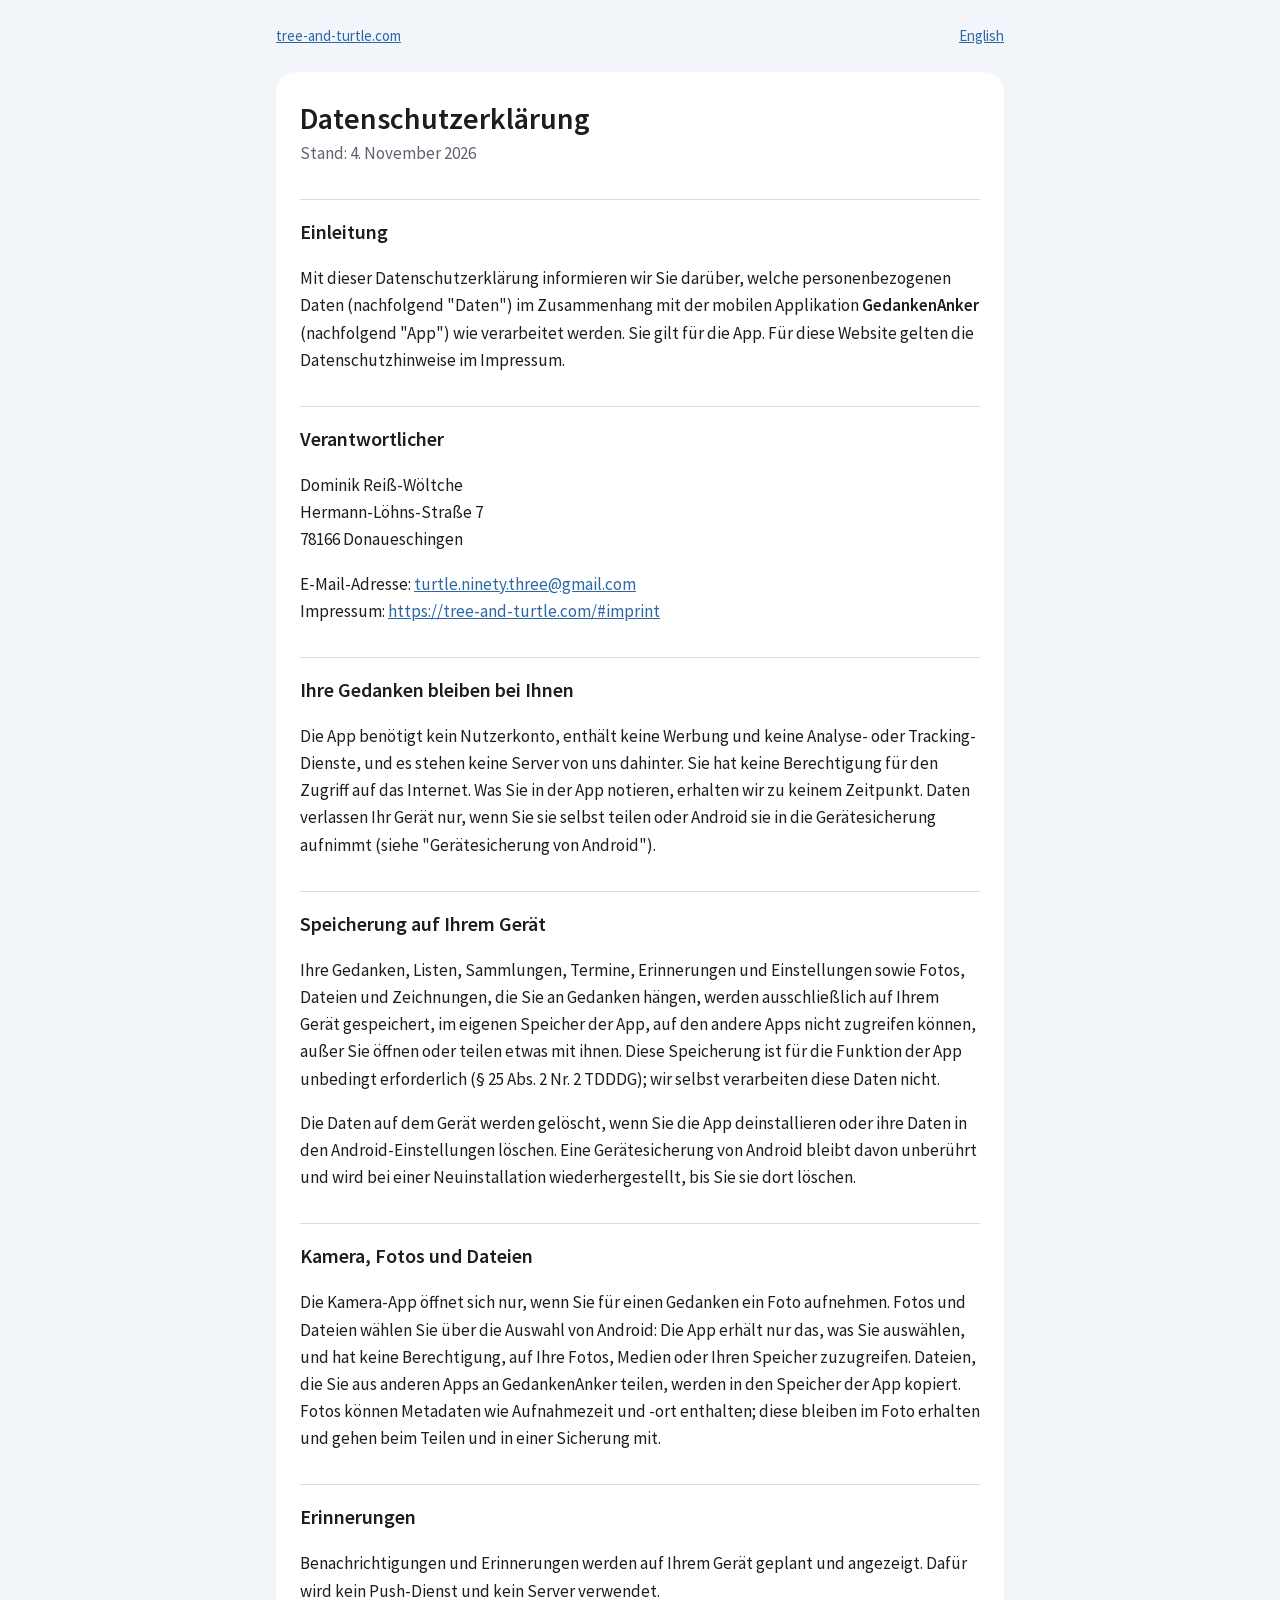
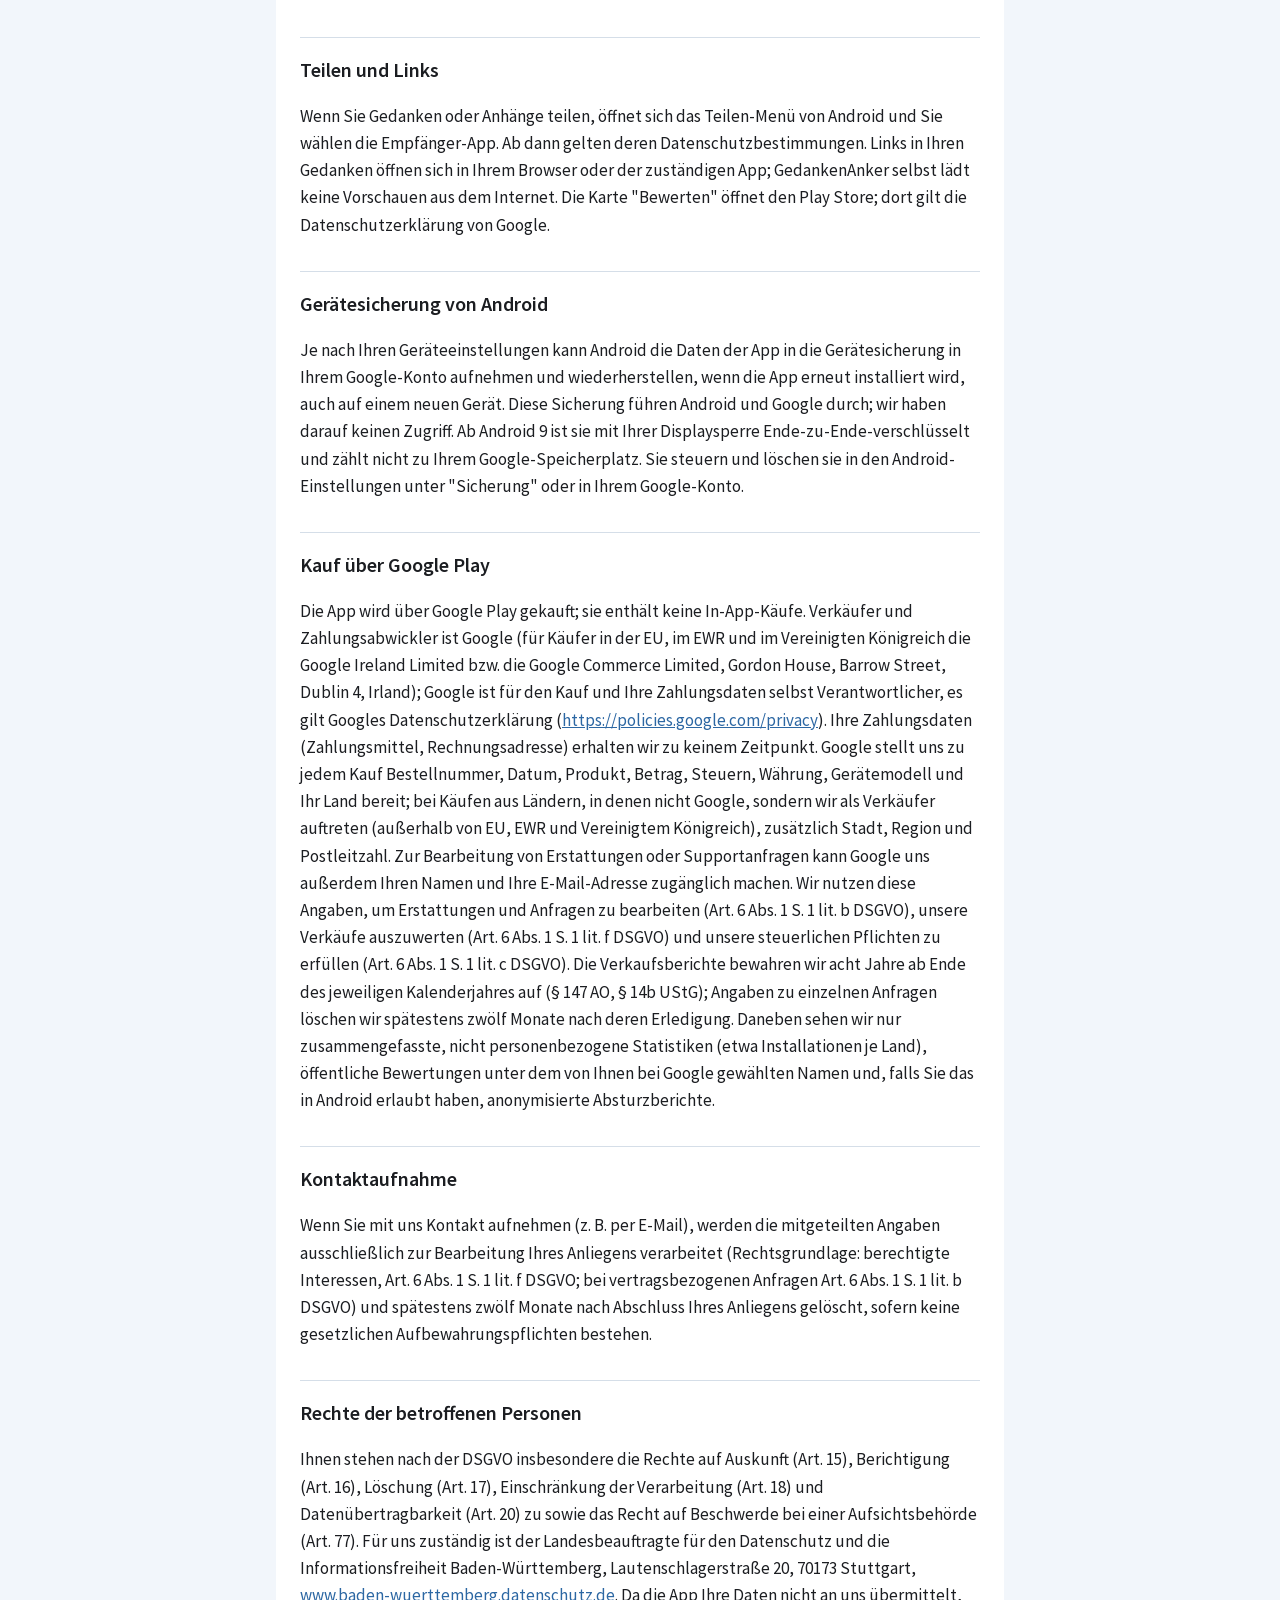
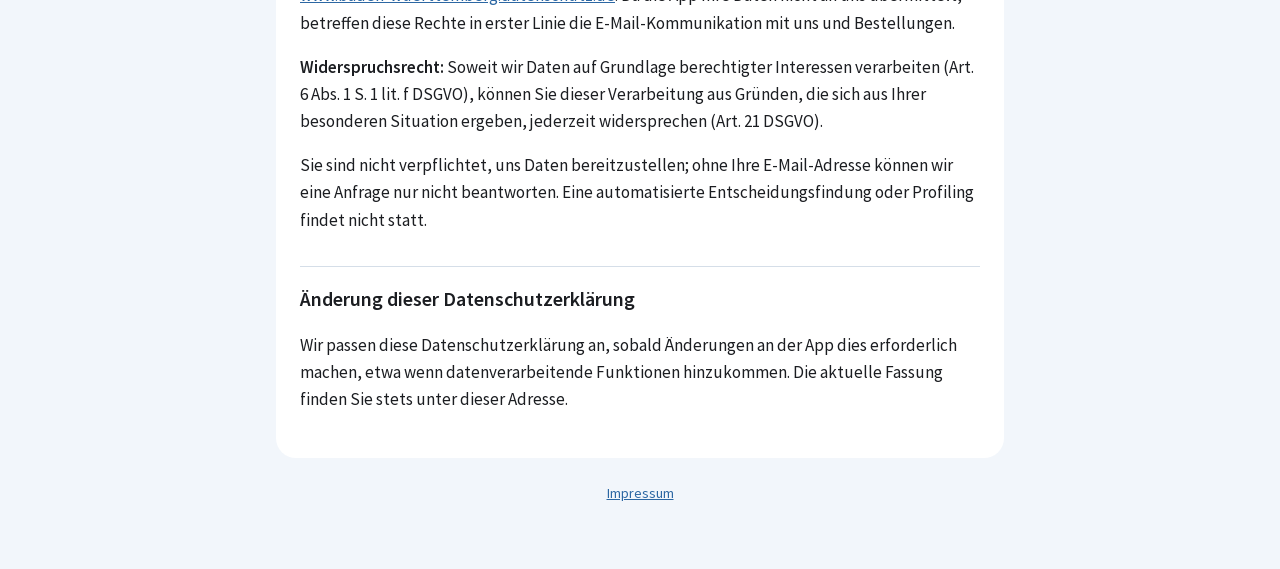
==== gedankenanker/datenschutz.html @ 5cb744b4 "GedankenAnker: Datenschutzerklaerung neu (DE+EN) auf eigenen Seiten, alte Anker leiten weiter; Impre" ====
<!DOCTYPE html>
<html lang="de">
<head>
  <meta charset="utf-8" />
  <meta name="viewport" content="width=device-width, initial-scale=1" />
  <title>Datenschutzerklärung · GedankenAnker</title>
  <link rel="stylesheet" href="../assets/css/fonts.css" />
  <style>
    :root {
      --bg: #f2f6fb; --card: #ffffff; --text: #1b1d21; --muted: #5d6470;
      --accent: #2c67a3; --rule: #d5dee8;
    }
    @media (prefers-color-scheme: dark) {
      :root {
        --bg: #12161c; --card: #1b2129; --text: #e6e9ee; --muted: #a2aab6;
        --accent: #8dbbf0; --rule: #2c3540;
      }
    }
    * { box-sizing: border-box; }
    body {
      margin: 0; background: var(--bg); color: var(--text);
      font: 17px/1.6 "Source Sans Pro", system-ui, sans-serif;
    }
    main {
      max-width: 760px; margin: 0 auto; padding: 24px 16px 64px;
    }
    nav { display: flex; justify-content: space-between; gap: 16px; margin-bottom: 24px; font-size: 15px; }
    .card { background: var(--card); border-radius: 20px; padding: 28px 24px; }
    h1 { font-size: 30px; line-height: 1.2; margin: 0 0 4px; }
    h1 + p { color: var(--muted); margin-top: 0; }
    h2 { font-size: 20px; margin: 32px 0 8px; padding-top: 16px; border-top: 1px solid var(--rule); }
    a { color: var(--accent); overflow-wrap: anywhere; }
    footer { color: var(--muted); font-size: 14px; margin-top: 24px; text-align: center; }
  </style>
</head>
<body>
  <main>
    <nav>
      <a href="../">tree-and-turtle.com</a>
      <a href="privacy.html" hreflang="en">English</a>
    </nav>
    <article class="card">
    <h1>Datenschutzerklärung</h1>
    <p>Stand: 4. November 2026</p>
    <h2>Einleitung</h2>
    <p>Mit dieser Datenschutzerklärung informieren wir Sie darüber, welche personenbezogenen Daten (nachfolgend "Daten") im Zusammenhang mit der mobilen Applikation <strong>GedankenAnker</strong> (nachfolgend "App") wie verarbeitet werden. Sie gilt für die App. Für diese Website gelten die Datenschutzhinweise im Impressum.</p>
    <h2>Verantwortlicher</h2>
    <p>Dominik Reiß-Wöltche<br />Hermann-Löhns-Straße 7<br />78166 Donaueschingen</p>
    <p>E-Mail-Adresse: <a href="mailto:turtle.ninety.three@gmail.com">turtle.ninety.three@gmail.com</a><br />
    Impressum: <a href="../#imprint">https://tree-and-turtle.com/#imprint</a></p>
    <h2>Ihre Gedanken bleiben bei Ihnen</h2>
    <p>Die App benötigt kein Nutzerkonto, enthält keine Werbung und keine Analyse- oder Tracking-Dienste, und es stehen keine Server von uns dahinter. Sie hat keine Berechtigung für den Zugriff auf das Internet. Was Sie in der App notieren, erhalten wir zu keinem Zeitpunkt. Daten verlassen Ihr Gerät nur, wenn Sie sie selbst teilen oder Android sie in die Gerätesicherung aufnimmt (siehe "Gerätesicherung von Android").</p>
    <h2>Speicherung auf Ihrem Gerät</h2>
    <p>Ihre Gedanken, Listen, Sammlungen, Termine, Erinnerungen und Einstellungen sowie Fotos, Dateien und Zeichnungen, die Sie an Gedanken hängen, werden ausschließlich auf Ihrem Gerät gespeichert, im eigenen Speicher der App, auf den andere Apps nicht zugreifen können, außer Sie öffnen oder teilen etwas mit ihnen. Diese Speicherung ist für die Funktion der App unbedingt erforderlich (§ 25 Abs. 2 Nr. 2 TDDDG); wir selbst verarbeiten diese Daten nicht.</p>
    <p>Die Daten auf dem Gerät werden gelöscht, wenn Sie die App deinstallieren oder ihre Daten in den Android-Einstellungen löschen. Eine Gerätesicherung von Android bleibt davon unberührt und wird bei einer Neuinstallation wiederhergestellt, bis Sie sie dort löschen.</p>
    <h2>Kamera, Fotos und Dateien</h2>
    <p>Die Kamera-App öffnet sich nur, wenn Sie für einen Gedanken ein Foto aufnehmen. Fotos und Dateien wählen Sie über die Auswahl von Android: Die App erhält nur das, was Sie auswählen, und hat keine Berechtigung, auf Ihre Fotos, Medien oder Ihren Speicher zuzugreifen. Dateien, die Sie aus anderen Apps an GedankenAnker teilen, werden in den Speicher der App kopiert. Fotos können Metadaten wie Aufnahmezeit und -ort enthalten; diese bleiben im Foto erhalten und gehen beim Teilen und in einer Sicherung mit.</p>
    <h2>Erinnerungen</h2>
    <p>Benachrichtigungen und Erinnerungen werden auf Ihrem Gerät geplant und angezeigt. Dafür wird kein Push-Dienst und kein Server verwendet.</p>
    <h2>Teilen und Links</h2>
    <p>Wenn Sie Gedanken oder Anhänge teilen, öffnet sich das Teilen-Menü von Android und Sie wählen die Empfänger-App. Ab dann gelten deren Datenschutzbestimmungen. Links in Ihren Gedanken öffnen sich in Ihrem Browser oder der zuständigen App; GedankenAnker selbst lädt keine Vorschauen aus dem Internet. Die Karte "Bewerten" öffnet den Play Store; dort gilt die Datenschutzerklärung von Google.</p>
    <h2>Gerätesicherung von Android</h2>
    <p>Je nach Ihren Geräteeinstellungen kann Android die Daten der App in die Gerätesicherung in Ihrem Google-Konto aufnehmen und wiederherstellen, wenn die App erneut installiert wird, auch auf einem neuen Gerät. Diese Sicherung führen Android und Google durch; wir haben darauf keinen Zugriff. Ab Android 9 ist sie mit Ihrer Displaysperre Ende-zu-Ende-verschlüsselt und zählt nicht zu Ihrem Google-Speicherplatz. Sie steuern und löschen sie in den Android-Einstellungen unter "Sicherung" oder in Ihrem Google-Konto.</p>
    <h2>Kauf über Google Play</h2>
    <p>Die App wird über Google Play gekauft; sie enthält keine In-App-Käufe. Verkäufer und Zahlungsabwickler ist Google (für Käufer in der EU, im EWR und im Vereinigten Königreich die Google Ireland Limited bzw. die Google Commerce Limited, Gordon House, Barrow Street, Dublin 4, Irland); Google ist für den Kauf und Ihre Zahlungsdaten selbst Verantwortlicher, es gilt Googles Datenschutzerklärung (<a href="https://policies.google.com/privacy" target="_blank" rel="noopener">https://policies.google.com/privacy</a>). Ihre Zahlungsdaten (Zahlungsmittel, Rechnungsadresse) erhalten wir zu keinem Zeitpunkt. Google stellt uns zu jedem Kauf Bestellnummer, Datum, Produkt, Betrag, Steuern, Währung, Gerätemodell und Ihr Land bereit; bei Käufen aus Ländern, in denen nicht Google, sondern wir als Verkäufer auftreten (außerhalb von EU, EWR und Vereinigtem Königreich), zusätzlich Stadt, Region und Postleitzahl. Zur Bearbeitung von Erstattungen oder Supportanfragen kann Google uns außerdem Ihren Namen und Ihre E-Mail-Adresse zugänglich machen. Wir nutzen diese Angaben, um Erstattungen und Anfragen zu bearbeiten (Art. 6 Abs. 1 S. 1 lit. b DSGVO), unsere Verkäufe auszuwerten (Art. 6 Abs. 1 S. 1 lit. f DSGVO) und unsere steuerlichen Pflichten zu erfüllen (Art. 6 Abs. 1 S. 1 lit. c DSGVO). Die Verkaufsberichte bewahren wir acht Jahre ab Ende des jeweiligen Kalenderjahres auf (§ 147 AO, § 14b UStG); Angaben zu einzelnen Anfragen löschen wir spätestens zwölf Monate nach deren Erledigung. Daneben sehen wir nur zusammengefasste, nicht personenbezogene Statistiken (etwa Installationen je Land), öffentliche Bewertungen unter dem von Ihnen bei Google gewählten Namen und, falls Sie das in Android erlaubt haben, anonymisierte Absturzberichte.</p>
    <h2>Kontaktaufnahme</h2>
    <p>Wenn Sie mit uns Kontakt aufnehmen (z. B. per E-Mail), werden die mitgeteilten Angaben ausschließlich zur Bearbeitung Ihres Anliegens verarbeitet (Rechtsgrundlage: berechtigte Interessen, Art. 6 Abs. 1 S. 1 lit. f DSGVO; bei vertragsbezogenen Anfragen Art. 6 Abs. 1 S. 1 lit. b DSGVO) und spätestens zwölf Monate nach Abschluss Ihres Anliegens gelöscht, sofern keine gesetzlichen Aufbewahrungspflichten bestehen.</p>
    <h2>Rechte der betroffenen Personen</h2>
    <p>Ihnen stehen nach der DSGVO insbesondere die Rechte auf Auskunft (Art. 15), Berichtigung (Art. 16), Löschung (Art. 17), Einschränkung der Verarbeitung (Art. 18) und Datenübertragbarkeit (Art. 20) zu sowie das Recht auf Beschwerde bei einer Aufsichtsbehörde (Art. 77). Für uns zuständig ist der Landesbeauftragte für den Datenschutz und die Informationsfreiheit Baden-Württemberg, Lautenschlagerstraße 20, 70173 Stuttgart, <a href="https://www.baden-wuerttemberg.datenschutz.de" target="_blank" rel="noopener">www.baden-wuerttemberg.datenschutz.de</a>. Da die App Ihre Daten nicht an uns übermittelt, betreffen diese Rechte in erster Linie die E-Mail-Kommunikation mit uns und Bestellungen.</p>
    <p><strong>Widerspruchsrecht:</strong> Soweit wir Daten auf Grundlage berechtigter Interessen verarbeiten (Art. 6 Abs. 1 S. 1 lit. f DSGVO), können Sie dieser Verarbeitung aus Gründen, die sich aus Ihrer besonderen Situation ergeben, jederzeit widersprechen (Art. 21 DSGVO).</p>
    <p>Sie sind nicht verpflichtet, uns Daten bereitzustellen; ohne Ihre E-Mail-Adresse können wir eine Anfrage nur nicht beantworten. Eine automatisierte Entscheidungsfindung oder Profiling findet nicht statt.</p>
    <h2>Änderung dieser Datenschutzerklärung</h2>
    <p>Wir passen diese Datenschutzerklärung an, sobald Änderungen an der App dies erforderlich machen, etwa wenn datenverarbeitende Funktionen hinzukommen. Die aktuelle Fassung finden Sie stets unter dieser Adresse.</p>
    </article>
    <footer><a href="../#imprint">Impressum</a></footer>
  </main>
</body>
</html>
---- assets/css/fonts.css ----
/*

Copyright 2010, 2012, 2014 Adobe Systems Incorporated (http://www.adobe.com/), with Reserved Font Name ‘Source’.

This Font Software is licensed under the SIL Open Font License, Version 1.1.
This license is copied below, and is also available with a FAQ at:
http://scripts.sil.org/OFL


-----------------------------------------------------------
SIL OPEN FONT LICENSE Version 1.1 - 26 February 2007
-----------------------------------------------------------

PREAMBLE
The goals of the Open Font License (OFL) are to stimulate worldwide
development of collaborative font projects, to support the font creation
efforts of academic and linguistic communities, and to provide a free and
open framework in which fonts may be shared and improved in partnership
with others.

The OFL allows the licensed fonts to be used, studied, modified and
redistributed freely as long as they are not sold by themselves. The
fonts, including any derivative works, can be bundled, embedded, 
redistributed and/or sold with any software provided that any reserved
names are not used by derivative works. The fonts and derivatives,
however, cannot be released under any other type of license. The
requirement for fonts to remain under this license does not apply
to any document created using the fonts or their derivatives.

DEFINITIONS
"Font Software" refers to the set of files released by the Copyright
Holder(s) under this license and clearly marked as such. This may
include source files, build scripts and documentation.

"Reserved Font Name" refers to any names specified as such after the
copyright statement(s).

"Original Version" refers to the collection of Font Software components as
distributed by the Copyright Holder(s).

"Modified Version" refers to any derivative made by adding to, deleting,
or substituting -- in part or in whole -- any of the components of the
Original Version, by changing formats or by porting the Font Software to a
new environment.

"Author" refers to any designer, engineer, programmer, technical
writer or other person who contributed to the Font Software.

PERMISSION & CONDITIONS
Permission is hereby granted, free of charge, to any person obtaining
a copy of the Font Software, to use, study, copy, merge, embed, modify,
redistribute, and sell modified and unmodified copies of the Font
Software, subject to the following conditions:

1) Neither the Font Software nor any of its individual components,
in Original or Modified Versions, may be sold by itself.

2) Original or Modified Versions of the Font Software may be bundled,
redistributed and/or sold with any software, provided that each copy
contains the above copyright notice and this license. These can be
included either as stand-alone text files, human-readable headers or
in the appropriate machine-readable metadata fields within text or
binary files as long as those fields can be easily viewed by the user.

3) No Modified Version of the Font Software may use the Reserved Font
Name(s) unless explicit written permission is granted by the corresponding
Copyright Holder. This restriction only applies to the primary font name as
presented to the users.

4) The name(s) of the Copyright Holder(s) or the Author(s) of the Font
Software shall not be used to promote, endorse or advertise any
Modified Version, except to acknowledge the contribution(s) of the
Copyright Holder(s) and the Author(s) or with their explicit written
permission.

5) The Font Software, modified or unmodified, in part or in whole,
must be distributed entirely under this license, and must not be
distributed under any other license. The requirement for fonts to
remain under this license does not apply to any document created
using the Font Software.

TERMINATION
This license becomes null and void if any of the above conditions are
not met.

DISCLAIMER
THE FONT SOFTWARE IS PROVIDED "AS IS", WITHOUT WARRANTY OF ANY KIND,
EXPRESS OR IMPLIED, INCLUDING BUT NOT LIMITED TO ANY WARRANTIES OF
MERCHANTABILITY, FITNESS FOR A PARTICULAR PURPOSE AND NONINFRINGEMENT
OF COPYRIGHT, PATENT, TRADEMARK, OR OTHER RIGHT. IN NO EVENT SHALL THE
COPYRIGHT HOLDER BE LIABLE FOR ANY CLAIM, DAMAGES OR OTHER LIABILITY,
INCLUDING ANY GENERAL, SPECIAL, INDIRECT, INCIDENTAL, OR CONSEQUENTIAL
DAMAGES, WHETHER IN AN ACTION OF CONTRACT, TORT OR OTHERWISE, ARISING
FROM, OUT OF THE USE OR INABILITY TO USE THE FONT SOFTWARE OR FROM
OTHER DEALINGS IN THE FONT SOFTWARE.


*/

/* source-sans-pro-300 - latin */
@font-face {
  font-family: 'Source Sans Pro';
  font-style: normal;
  font-weight: 300;
  src: url('../fonts/source-sans-pro-v21-latin-300.eot'); /* IE9 Compat Modes */
  src: local(''),
       url('../fonts/source-sans-pro-v21-latin-300.eot?#iefix') format('embedded-opentype'), /* IE6-IE8 */
       url('../fonts/source-sans-pro-v21-latin-300.woff2') format('woff2'), /* Super Modern Browsers */
       url('../fonts/source-sans-pro-v21-latin-300.woff') format('woff'), /* Modern Browsers */
       url('../fonts/source-sans-pro-v21-latin-300.ttf') format('truetype'), /* Safari, Android, iOS */
       url('../fonts/source-sans-pro-v21-latin-300.svg#SourceSansPro') format('svg'); /* Legacy iOS */
}
/* source-sans-pro-300italic - latin */
@font-face {
  font-family: 'Source Sans Pro';
  font-style: italic;
  font-weight: 300;
  src: url('../fonts/source-sans-pro-v21-latin-300italic.eot'); /* IE9 Compat Modes */
  src: local(''),
       url('../fonts/source-sans-pro-v21-latin-300italic.eot?#iefix') format('embedded-opentype'), /* IE6-IE8 */
       url('../fonts/source-sans-pro-v21-latin-300italic.woff2') format('woff2'), /* Super Modern Browsers */
       url('../fonts/source-sans-pro-v21-latin-300italic.woff') format('woff'), /* Modern Browsers */
       url('../fonts/source-sans-pro-v21-latin-300italic.ttf') format('truetype'), /* Safari, Android, iOS */
       url('../fonts/source-sans-pro-v21-latin-300italic.svg#SourceSansPro') format('svg'); /* Legacy iOS */
}
/* source-sans-pro-regular - latin */
@font-face {
  font-family: 'Source Sans Pro';
  font-style: normal;
  font-weight: 400;
  src: url('../fonts/source-sans-pro-v21-latin-regular.eot'); /* IE9 Compat Modes */
  src: local(''),
       url('../fonts/source-sans-pro-v21-latin-regular.eot?#iefix') format('embedded-opentype'), /* IE6-IE8 */
       url('../fonts/source-sans-pro-v21-latin-regular.woff2') format('woff2'), /* Super Modern Browsers */
       url('../fonts/source-sans-pro-v21-latin-regular.woff') format('woff'), /* Modern Browsers */
       url('../fonts/source-sans-pro-v21-latin-regular.ttf') format('truetype'), /* Safari, Android, iOS */
       url('../fonts/source-sans-pro-v21-latin-regular.svg#SourceSansPro') format('svg'); /* Legacy iOS */
}
/* source-sans-pro-600 - latin */
@font-face {
  font-family: 'Source Sans Pro';
  font-style: normal;
  font-weight: 600;
  src: url('../fonts/source-sans-pro-v21-latin-600.eot'); /* IE9 Compat Modes */
  src: local(''),
       url('../fonts/source-sans-pro-v21-latin-600.eot?#iefix') format('embedded-opentype'), /* IE6-IE8 */
       url('../fonts/source-sans-pro-v21-latin-600.woff2') format('woff2'), /* Super Modern Browsers */
       url('../fonts/source-sans-pro-v21-latin-600.woff') format('woff'), /* Modern Browsers */
       url('../fonts/source-sans-pro-v21-latin-600.ttf') format('truetype'), /* Safari, Android, iOS */
       url('../fonts/source-sans-pro-v21-latin-600.svg#SourceSansPro') format('svg'); /* Legacy iOS */
}
/* source-sans-pro-600italic - latin */
@font-face {
  font-family: 'Source Sans Pro';
  font-style: italic;
  font-weight: 600;
  src: url('../fonts/source-sans-pro-v21-latin-600italic.eot'); /* IE9 Compat Modes */
  src: local(''),
       url('../fonts/source-sans-pro-v21-latin-600italic.eot?#iefix') format('embedded-opentype'), /* IE6-IE8 */
       url('../fonts/source-sans-pro-v21-latin-600italic.woff2') format('woff2'), /* Super Modern Browsers */
       url('../fonts/source-sans-pro-v21-latin-600italic.woff') format('woff'), /* Modern Browsers */
       url('../fonts/source-sans-pro-v21-latin-600italic.ttf') format('truetype'), /* Safari, Android, iOS */
       url('../fonts/source-sans-pro-v21-latin-600italic.svg#SourceSansPro') format('svg'); /* Legacy iOS */
}
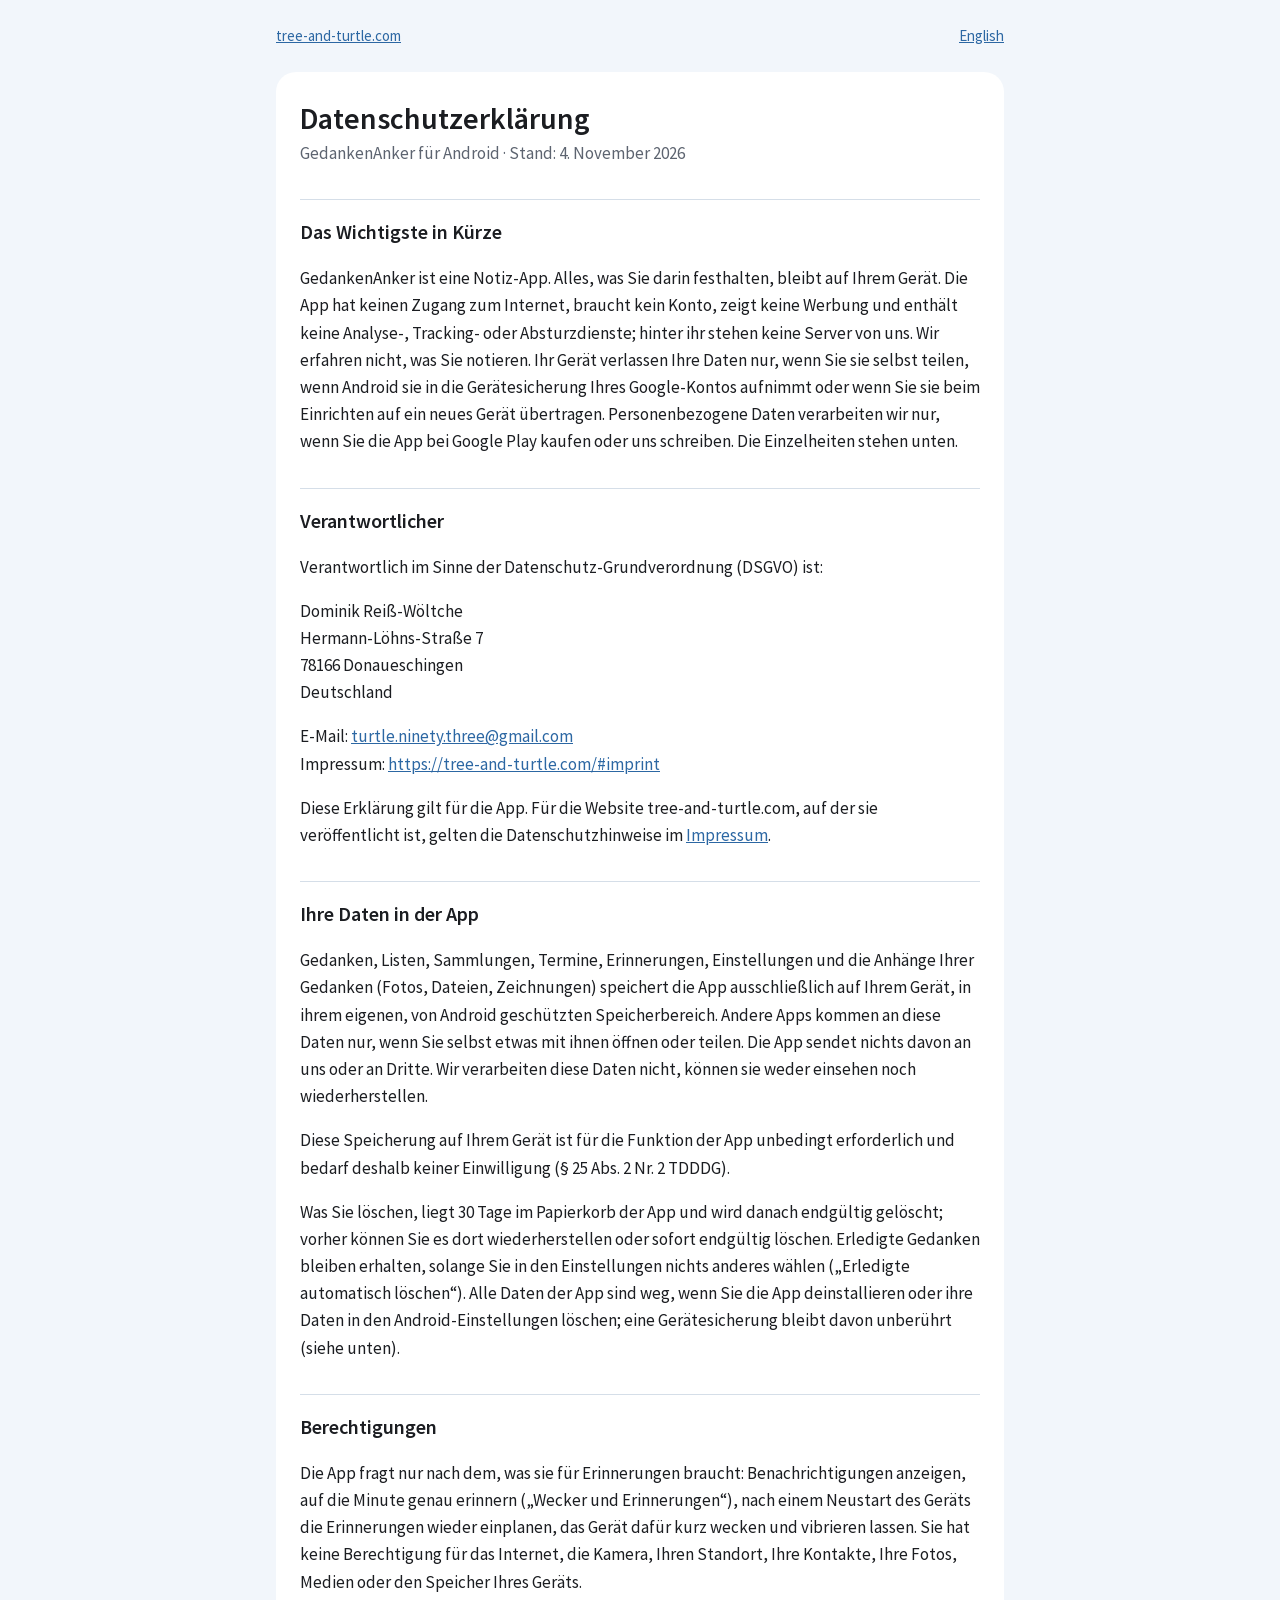
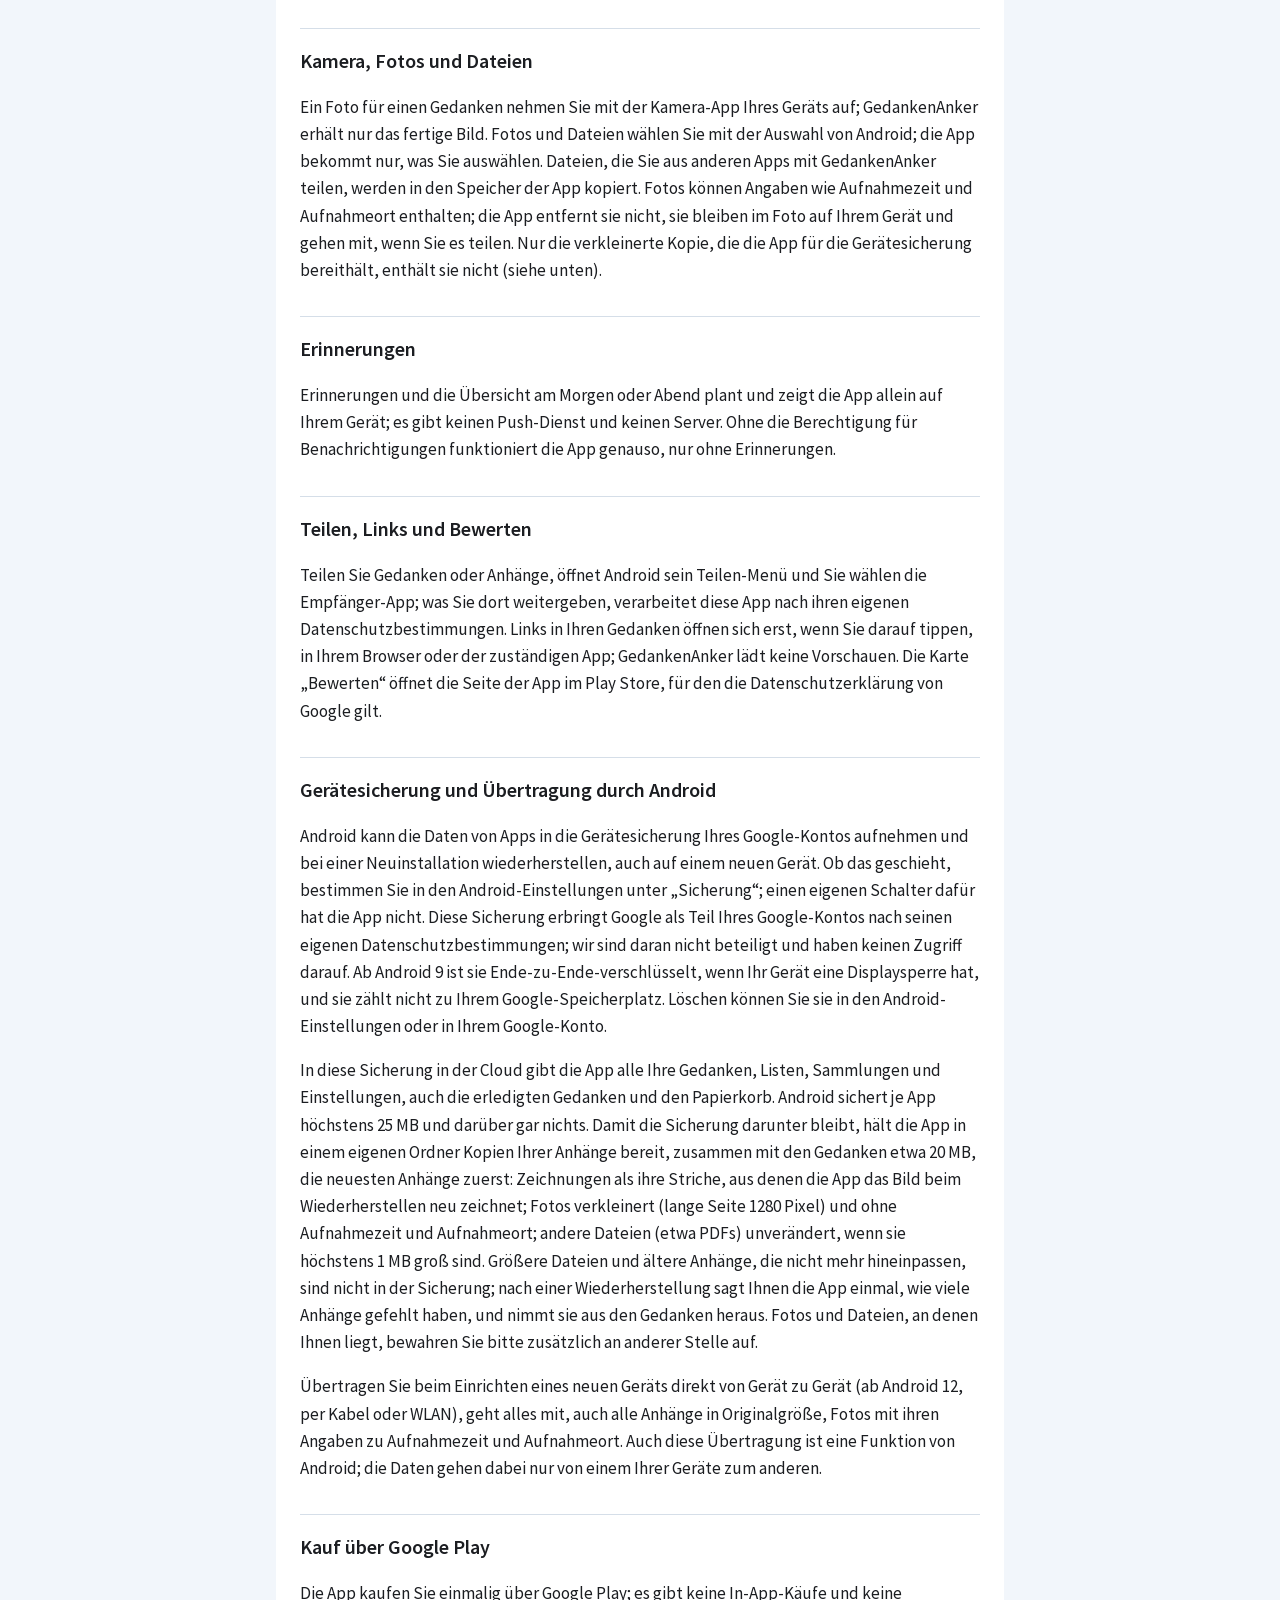
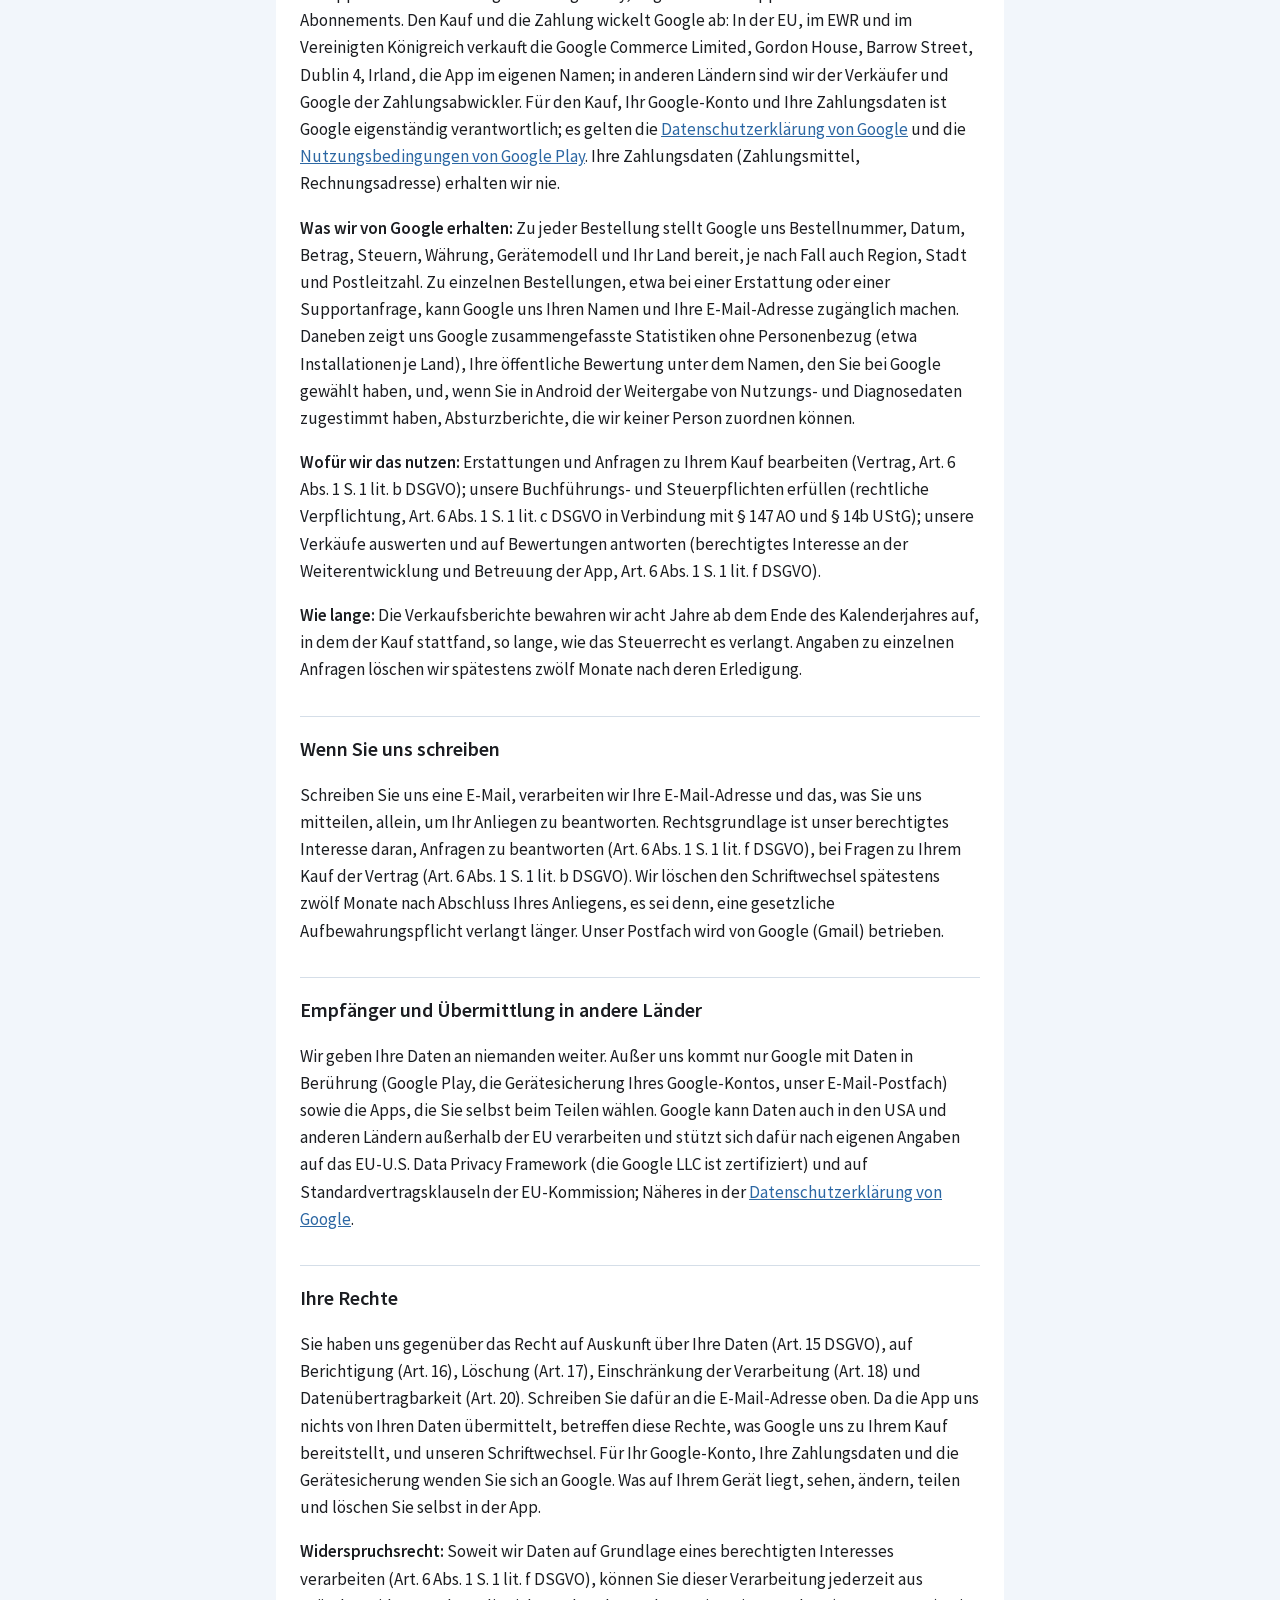
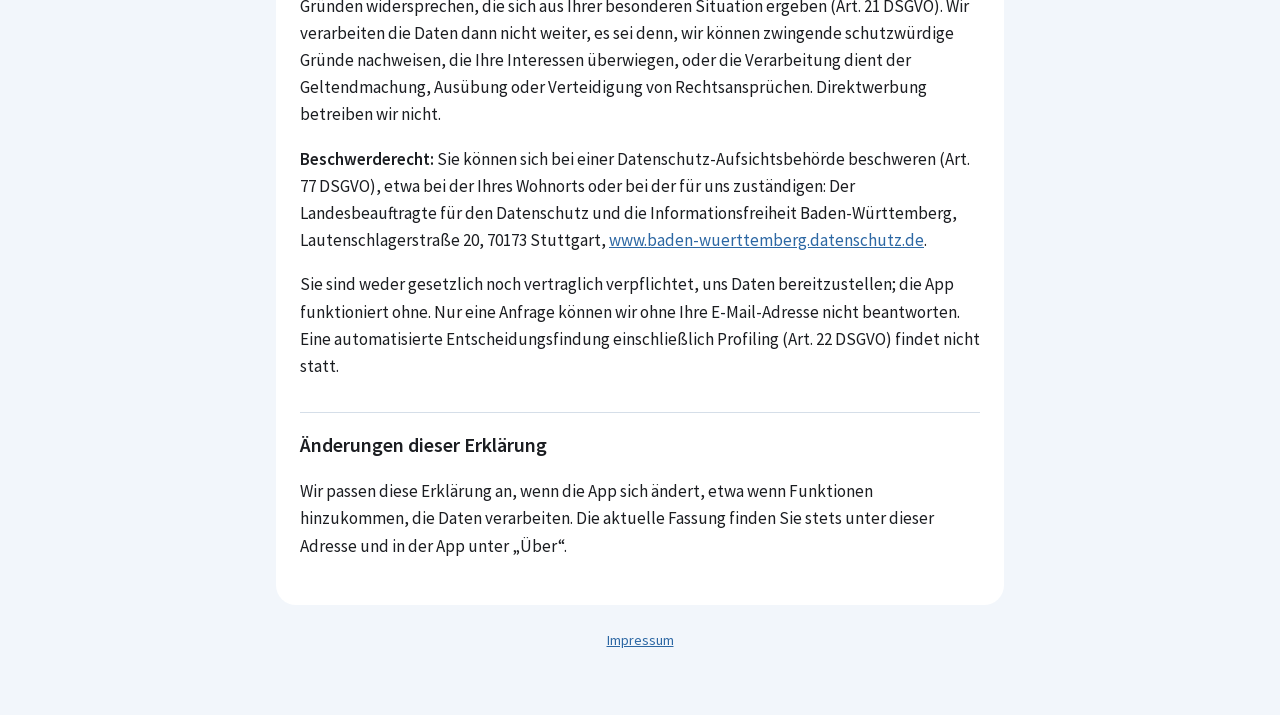
==== commit d8be5889: "GedankenAnker: Datenschutzerklaerung von Fable neu geschrieben, Geraetesicherung ohne Anhaenge besch" ====
--- a/gedankenanker/datenschutz.html
+++ b/gedankenanker/datenschutz.html
@@ -41,36 +41,60 @@
     </nav>
     <article class="card">
     <h1>Datenschutzerklärung</h1>
-    <p>Stand: 4. November 2026</p>
-    <h2>Einleitung</h2>
-    <p>Mit dieser Datenschutzerklärung informieren wir Sie darüber, welche personenbezogenen Daten (nachfolgend "Daten") im Zusammenhang mit der mobilen Applikation <strong>GedankenAnker</strong> (nachfolgend "App") wie verarbeitet werden. Sie gilt für die App. Für diese Website gelten die Datenschutzhinweise im Impressum.</p>
+    <p>GedankenAnker für Android · Stand: 4. November 2026</p>
+
+    <h2>Das Wichtigste in Kürze</h2>
+    <p>GedankenAnker ist eine Notiz-App. Alles, was Sie darin festhalten, bleibt auf Ihrem Gerät. Die App hat keinen Zugang zum Internet, braucht kein Konto, zeigt keine Werbung und enthält keine Analyse-, Tracking- oder Absturzdienste; hinter ihr stehen keine Server von uns. Wir erfahren nicht, was Sie notieren. Ihr Gerät verlassen Ihre Daten nur, wenn Sie sie selbst teilen, wenn Android sie in die Gerätesicherung Ihres Google-Kontos aufnimmt oder wenn Sie sie beim Einrichten auf ein neues Gerät übertragen. Personenbezogene Daten verarbeiten wir nur, wenn Sie die App bei Google Play kaufen oder uns schreiben. Die Einzelheiten stehen unten.</p>
+
     <h2>Verantwortlicher</h2>
-    <p>Dominik Reiß-Wöltche<br />Hermann-Löhns-Straße 7<br />78166 Donaueschingen</p>
-    <p>E-Mail-Adresse: <a href="mailto:turtle.ninety.three@gmail.com">turtle.ninety.three@gmail.com</a><br />
+    <p>Verantwortlich im Sinne der Datenschutz-Grundverordnung (DSGVO) ist:</p>
+    <p>Dominik Reiß-Wöltche<br />Hermann-Löhns-Straße 7<br />78166 Donaueschingen<br />Deutschland</p>
+    <p>E-Mail: <a href="mailto:turtle.ninety.three@gmail.com">turtle.ninety.three@gmail.com</a><br />
     Impressum: <a href="../#imprint">https://tree-and-turtle.com/#imprint</a></p>
-    <h2>Ihre Gedanken bleiben bei Ihnen</h2>
-    <p>Die App benötigt kein Nutzerkonto, enthält keine Werbung und keine Analyse- oder Tracking-Dienste, und es stehen keine Server von uns dahinter. Sie hat keine Berechtigung für den Zugriff auf das Internet. Was Sie in der App notieren, erhalten wir zu keinem Zeitpunkt. Daten verlassen Ihr Gerät nur, wenn Sie sie selbst teilen oder Android sie in die Gerätesicherung aufnimmt (siehe "Gerätesicherung von Android").</p>
-    <h2>Speicherung auf Ihrem Gerät</h2>
-    <p>Ihre Gedanken, Listen, Sammlungen, Termine, Erinnerungen und Einstellungen sowie Fotos, Dateien und Zeichnungen, die Sie an Gedanken hängen, werden ausschließlich auf Ihrem Gerät gespeichert, im eigenen Speicher der App, auf den andere Apps nicht zugreifen können, außer Sie öffnen oder teilen etwas mit ihnen. Diese Speicherung ist für die Funktion der App unbedingt erforderlich (§ 25 Abs. 2 Nr. 2 TDDDG); wir selbst verarbeiten diese Daten nicht.</p>
-    <p>Die Daten auf dem Gerät werden gelöscht, wenn Sie die App deinstallieren oder ihre Daten in den Android-Einstellungen löschen. Eine Gerätesicherung von Android bleibt davon unberührt und wird bei einer Neuinstallation wiederhergestellt, bis Sie sie dort löschen.</p>
+    <p>Diese Erklärung gilt für die App. Für die Website tree-and-turtle.com, auf der sie veröffentlicht ist, gelten die Datenschutzhinweise im <a href="../#imprint">Impressum</a>.</p>
+
+    <h2>Ihre Daten in der App</h2>
+    <p>Gedanken, Listen, Sammlungen, Termine, Erinnerungen, Einstellungen und die Anhänge Ihrer Gedanken (Fotos, Dateien, Zeichnungen) speichert die App ausschließlich auf Ihrem Gerät, in ihrem eigenen, von Android geschützten Speicherbereich. Andere Apps kommen an diese Daten nur, wenn Sie selbst etwas mit ihnen öffnen oder teilen. Die App sendet nichts davon an uns oder an Dritte. Wir verarbeiten diese Daten nicht, können sie weder einsehen noch wiederherstellen.</p>
+    <p>Diese Speicherung auf Ihrem Gerät ist für die Funktion der App unbedingt erforderlich und bedarf deshalb keiner Einwilligung (§ 25 Abs. 2 Nr. 2 TDDDG).</p>
+    <p>Was Sie löschen, liegt 30 Tage im Papierkorb der App und wird danach endgültig gelöscht; vorher können Sie es dort wiederherstellen oder sofort endgültig löschen. Erledigte Gedanken bleiben erhalten, solange Sie in den Einstellungen nichts anderes wählen („Erledigte automatisch löschen“). Alle Daten der App sind weg, wenn Sie die App deinstallieren oder ihre Daten in den Android-Einstellungen löschen; eine Gerätesicherung bleibt davon unberührt (siehe unten).</p>
+
+    <h2>Berechtigungen</h2>
+    <p>Die App fragt nur nach dem, was sie für Erinnerungen braucht: Benachrichtigungen anzeigen, auf die Minute genau erinnern („Wecker und Erinnerungen“), nach einem Neustart des Geräts die Erinnerungen wieder einplanen, das Gerät dafür kurz wecken und vibrieren lassen. Sie hat keine Berechtigung für das Internet, die Kamera, Ihren Standort, Ihre Kontakte, Ihre Fotos, Medien oder den Speicher Ihres Geräts.</p>
+
     <h2>Kamera, Fotos und Dateien</h2>
-    <p>Die Kamera-App öffnet sich nur, wenn Sie für einen Gedanken ein Foto aufnehmen. Fotos und Dateien wählen Sie über die Auswahl von Android: Die App erhält nur das, was Sie auswählen, und hat keine Berechtigung, auf Ihre Fotos, Medien oder Ihren Speicher zuzugreifen. Dateien, die Sie aus anderen Apps an GedankenAnker teilen, werden in den Speicher der App kopiert. Fotos können Metadaten wie Aufnahmezeit und -ort enthalten; diese bleiben im Foto erhalten und gehen beim Teilen und in einer Sicherung mit.</p>
+    <p>Ein Foto für einen Gedanken nehmen Sie mit der Kamera-App Ihres Geräts auf; GedankenAnker erhält nur das fertige Bild. Fotos und Dateien wählen Sie mit der Auswahl von Android; die App bekommt nur, was Sie auswählen. Dateien, die Sie aus anderen Apps mit GedankenAnker teilen, werden in den Speicher der App kopiert. Fotos können Angaben wie Aufnahmezeit und Aufnahmeort enthalten; die App entfernt sie nicht, sie bleiben im Foto auf Ihrem Gerät und gehen mit, wenn Sie es teilen. Nur die verkleinerte Kopie, die die App für die Gerätesicherung bereithält, enthält sie nicht (siehe unten).</p>
+
     <h2>Erinnerungen</h2>
-    <p>Benachrichtigungen und Erinnerungen werden auf Ihrem Gerät geplant und angezeigt. Dafür wird kein Push-Dienst und kein Server verwendet.</p>
-    <h2>Teilen und Links</h2>
-    <p>Wenn Sie Gedanken oder Anhänge teilen, öffnet sich das Teilen-Menü von Android und Sie wählen die Empfänger-App. Ab dann gelten deren Datenschutzbestimmungen. Links in Ihren Gedanken öffnen sich in Ihrem Browser oder der zuständigen App; GedankenAnker selbst lädt keine Vorschauen aus dem Internet. Die Karte "Bewerten" öffnet den Play Store; dort gilt die Datenschutzerklärung von Google.</p>
-    <h2>Gerätesicherung von Android</h2>
-    <p>Je nach Ihren Geräteeinstellungen kann Android die Daten der App in die Gerätesicherung in Ihrem Google-Konto aufnehmen und wiederherstellen, wenn die App erneut installiert wird, auch auf einem neuen Gerät. Diese Sicherung führen Android und Google durch; wir haben darauf keinen Zugriff. Ab Android 9 ist sie mit Ihrer Displaysperre Ende-zu-Ende-verschlüsselt und zählt nicht zu Ihrem Google-Speicherplatz. Sie steuern und löschen sie in den Android-Einstellungen unter "Sicherung" oder in Ihrem Google-Konto.</p>
+    <p>Erinnerungen und die Übersicht am Morgen oder Abend plant und zeigt die App allein auf Ihrem Gerät; es gibt keinen Push-Dienst und keinen Server. Ohne die Berechtigung für Benachrichtigungen funktioniert die App genauso, nur ohne Erinnerungen.</p>
+
+    <h2>Teilen, Links und Bewerten</h2>
+    <p>Teilen Sie Gedanken oder Anhänge, öffnet Android sein Teilen-Menü und Sie wählen die Empfänger-App; was Sie dort weitergeben, verarbeitet diese App nach ihren eigenen Datenschutzbestimmungen. Links in Ihren Gedanken öffnen sich erst, wenn Sie darauf tippen, in Ihrem Browser oder der zuständigen App; GedankenAnker lädt keine Vorschauen. Die Karte „Bewerten“ öffnet die Seite der App im Play Store, für den die Datenschutzerklärung von Google gilt.</p>
+
+    <h2>Gerätesicherung und Übertragung durch Android</h2>
+    <p>Android kann die Daten von Apps in die Gerätesicherung Ihres Google-Kontos aufnehmen und bei einer Neuinstallation wiederherstellen, auch auf einem neuen Gerät. Ob das geschieht, bestimmen Sie in den Android-Einstellungen unter „Sicherung“; einen eigenen Schalter dafür hat die App nicht. Diese Sicherung erbringt Google als Teil Ihres Google-Kontos nach seinen eigenen Datenschutzbestimmungen; wir sind daran nicht beteiligt und haben keinen Zugriff darauf. Ab Android 9 ist sie Ende-zu-Ende-verschlüsselt, wenn Ihr Gerät eine Displaysperre hat, und sie zählt nicht zu Ihrem Google-Speicherplatz. Löschen können Sie sie in den Android-Einstellungen oder in Ihrem Google-Konto.</p>
+    <p>In diese Sicherung in der Cloud gibt die App alle Ihre Gedanken, Listen, Sammlungen und Einstellungen, auch die erledigten Gedanken und den Papierkorb. Android sichert je App höchstens 25 MB und darüber gar nichts. Damit die Sicherung darunter bleibt, hält die App in einem eigenen Ordner Kopien Ihrer Anhänge bereit, zusammen mit den Gedanken etwa 20 MB, die neuesten Anhänge zuerst: Zeichnungen als ihre Striche, aus denen die App das Bild beim Wiederherstellen neu zeichnet; Fotos verkleinert (lange Seite 1280 Pixel) und ohne Aufnahmezeit und Aufnahmeort; andere Dateien (etwa PDFs) unverändert, wenn sie höchstens 1 MB groß sind. Größere Dateien und ältere Anhänge, die nicht mehr hineinpassen, sind nicht in der Sicherung; nach einer Wiederherstellung sagt Ihnen die App einmal, wie viele Anhänge gefehlt haben, und nimmt sie aus den Gedanken heraus. Fotos und Dateien, an denen Ihnen liegt, bewahren Sie bitte zusätzlich an anderer Stelle auf.</p>
+    <p>Übertragen Sie beim Einrichten eines neuen Geräts direkt von Gerät zu Gerät (ab Android 12, per Kabel oder WLAN), geht alles mit, auch alle Anhänge in Originalgröße, Fotos mit ihren Angaben zu Aufnahmezeit und Aufnahmeort. Auch diese Übertragung ist eine Funktion von Android; die Daten gehen dabei nur von einem Ihrer Geräte zum anderen.</p>
+
     <h2>Kauf über Google Play</h2>
-    <p>Die App wird über Google Play gekauft; sie enthält keine In-App-Käufe. Verkäufer und Zahlungsabwickler ist Google (für Käufer in der EU, im EWR und im Vereinigten Königreich die Google Ireland Limited bzw. die Google Commerce Limited, Gordon House, Barrow Street, Dublin 4, Irland); Google ist für den Kauf und Ihre Zahlungsdaten selbst Verantwortlicher, es gilt Googles Datenschutzerklärung (<a href="https://policies.google.com/privacy" target="_blank" rel="noopener">https://policies.google.com/privacy</a>). Ihre Zahlungsdaten (Zahlungsmittel, Rechnungsadresse) erhalten wir zu keinem Zeitpunkt. Google stellt uns zu jedem Kauf Bestellnummer, Datum, Produkt, Betrag, Steuern, Währung, Gerätemodell und Ihr Land bereit; bei Käufen aus Ländern, in denen nicht Google, sondern wir als Verkäufer auftreten (außerhalb von EU, EWR und Vereinigtem Königreich), zusätzlich Stadt, Region und Postleitzahl. Zur Bearbeitung von Erstattungen oder Supportanfragen kann Google uns außerdem Ihren Namen und Ihre E-Mail-Adresse zugänglich machen. Wir nutzen diese Angaben, um Erstattungen und Anfragen zu bearbeiten (Art. 6 Abs. 1 S. 1 lit. b DSGVO), unsere Verkäufe auszuwerten (Art. 6 Abs. 1 S. 1 lit. f DSGVO) und unsere steuerlichen Pflichten zu erfüllen (Art. 6 Abs. 1 S. 1 lit. c DSGVO). Die Verkaufsberichte bewahren wir acht Jahre ab Ende des jeweiligen Kalenderjahres auf (§ 147 AO, § 14b UStG); Angaben zu einzelnen Anfragen löschen wir spätestens zwölf Monate nach deren Erledigung. Daneben sehen wir nur zusammengefasste, nicht personenbezogene Statistiken (etwa Installationen je Land), öffentliche Bewertungen unter dem von Ihnen bei Google gewählten Namen und, falls Sie das in Android erlaubt haben, anonymisierte Absturzberichte.</p>
-    <h2>Kontaktaufnahme</h2>
-    <p>Wenn Sie mit uns Kontakt aufnehmen (z. B. per E-Mail), werden die mitgeteilten Angaben ausschließlich zur Bearbeitung Ihres Anliegens verarbeitet (Rechtsgrundlage: berechtigte Interessen, Art. 6 Abs. 1 S. 1 lit. f DSGVO; bei vertragsbezogenen Anfragen Art. 6 Abs. 1 S. 1 lit. b DSGVO) und spätestens zwölf Monate nach Abschluss Ihres Anliegens gelöscht, sofern keine gesetzlichen Aufbewahrungspflichten bestehen.</p>
-    <h2>Rechte der betroffenen Personen</h2>
-    <p>Ihnen stehen nach der DSGVO insbesondere die Rechte auf Auskunft (Art. 15), Berichtigung (Art. 16), Löschung (Art. 17), Einschränkung der Verarbeitung (Art. 18) und Datenübertragbarkeit (Art. 20) zu sowie das Recht auf Beschwerde bei einer Aufsichtsbehörde (Art. 77). Für uns zuständig ist der Landesbeauftragte für den Datenschutz und die Informationsfreiheit Baden-Württemberg, Lautenschlagerstraße 20, 70173 Stuttgart, <a href="https://www.baden-wuerttemberg.datenschutz.de" target="_blank" rel="noopener">www.baden-wuerttemberg.datenschutz.de</a>. Da die App Ihre Daten nicht an uns übermittelt, betreffen diese Rechte in erster Linie die E-Mail-Kommunikation mit uns und Bestellungen.</p>
-    <p><strong>Widerspruchsrecht:</strong> Soweit wir Daten auf Grundlage berechtigter Interessen verarbeiten (Art. 6 Abs. 1 S. 1 lit. f DSGVO), können Sie dieser Verarbeitung aus Gründen, die sich aus Ihrer besonderen Situation ergeben, jederzeit widersprechen (Art. 21 DSGVO).</p>
-    <p>Sie sind nicht verpflichtet, uns Daten bereitzustellen; ohne Ihre E-Mail-Adresse können wir eine Anfrage nur nicht beantworten. Eine automatisierte Entscheidungsfindung oder Profiling findet nicht statt.</p>
-    <h2>Änderung dieser Datenschutzerklärung</h2>
-    <p>Wir passen diese Datenschutzerklärung an, sobald Änderungen an der App dies erforderlich machen, etwa wenn datenverarbeitende Funktionen hinzukommen. Die aktuelle Fassung finden Sie stets unter dieser Adresse.</p>
+    <p>Die App kaufen Sie einmalig über Google Play; es gibt keine In-App-Käufe und keine Abonnements. Den Kauf und die Zahlung wickelt Google ab: In der EU, im EWR und im Vereinigten Königreich verkauft die Google Commerce Limited, Gordon House, Barrow Street, Dublin 4, Irland, die App im eigenen Namen; in anderen Ländern sind wir der Verkäufer und Google der Zahlungsabwickler. Für den Kauf, Ihr Google-Konto und Ihre Zahlungsdaten ist Google eigenständig verantwortlich; es gelten die <a href="https://policies.google.com/privacy" target="_blank" rel="noopener">Datenschutzerklärung von Google</a> und die <a href="https://play.google.com/about/play-terms/" target="_blank" rel="noopener">Nutzungsbedingungen von Google Play</a>. Ihre Zahlungsdaten (Zahlungsmittel, Rechnungsadresse) erhalten wir nie.</p>
+    <p><strong>Was wir von Google erhalten:</strong> Zu jeder Bestellung stellt Google uns Bestellnummer, Datum, Betrag, Steuern, Währung, Gerätemodell und Ihr Land bereit, je nach Fall auch Region, Stadt und Postleitzahl. Zu einzelnen Bestellungen, etwa bei einer Erstattung oder einer Supportanfrage, kann Google uns Ihren Namen und Ihre E-Mail-Adresse zugänglich machen. Daneben zeigt uns Google zusammengefasste Statistiken ohne Personenbezug (etwa Installationen je Land), Ihre öffentliche Bewertung unter dem Namen, den Sie bei Google gewählt haben, und, wenn Sie in Android der Weitergabe von Nutzungs- und Diagnosedaten zugestimmt haben, Absturzberichte, die wir keiner Person zuordnen können.</p>
+    <p><strong>Wofür wir das nutzen:</strong> Erstattungen und Anfragen zu Ihrem Kauf bearbeiten (Vertrag, Art. 6 Abs. 1 S. 1 lit. b DSGVO); unsere Buchführungs- und Steuerpflichten erfüllen (rechtliche Verpflichtung, Art. 6 Abs. 1 S. 1 lit. c DSGVO in Verbindung mit § 147 AO und § 14b UStG); unsere Verkäufe auswerten und auf Bewertungen antworten (berechtigtes Interesse an der Weiterentwicklung und Betreuung der App, Art. 6 Abs. 1 S. 1 lit. f DSGVO).</p>
+    <p><strong>Wie lange:</strong> Die Verkaufsberichte bewahren wir acht Jahre ab dem Ende des Kalenderjahres auf, in dem der Kauf stattfand, so lange, wie das Steuerrecht es verlangt. Angaben zu einzelnen Anfragen löschen wir spätestens zwölf Monate nach deren Erledigung.</p>
+
+    <h2>Wenn Sie uns schreiben</h2>
+    <p>Schreiben Sie uns eine E-Mail, verarbeiten wir Ihre E-Mail-Adresse und das, was Sie uns mitteilen, allein, um Ihr Anliegen zu beantworten. Rechtsgrundlage ist unser berechtigtes Interesse daran, Anfragen zu beantworten (Art. 6 Abs. 1 S. 1 lit. f DSGVO), bei Fragen zu Ihrem Kauf der Vertrag (Art. 6 Abs. 1 S. 1 lit. b DSGVO). Wir löschen den Schriftwechsel spätestens zwölf Monate nach Abschluss Ihres Anliegens, es sei denn, eine gesetzliche Aufbewahrungspflicht verlangt länger. Unser Postfach wird von Google (Gmail) betrieben.</p>
+
+    <h2>Empfänger und Übermittlung in andere Länder</h2>
+    <p>Wir geben Ihre Daten an niemanden weiter. Außer uns kommt nur Google mit Daten in Berührung (Google Play, die Gerätesicherung Ihres Google-Kontos, unser E-Mail-Postfach) sowie die Apps, die Sie selbst beim Teilen wählen. Google kann Daten auch in den USA und anderen Ländern außerhalb der EU verarbeiten und stützt sich dafür nach eigenen Angaben auf das EU-U.S. Data Privacy Framework (die Google LLC ist zertifiziert) und auf Standardvertragsklauseln der EU-Kommission; Näheres in der <a href="https://policies.google.com/privacy" target="_blank" rel="noopener">Datenschutzerklärung von Google</a>.</p>
+
+    <h2>Ihre Rechte</h2>
+    <p>Sie haben uns gegenüber das Recht auf Auskunft über Ihre Daten (Art. 15 DSGVO), auf Berichtigung (Art. 16), Löschung (Art. 17), Einschränkung der Verarbeitung (Art. 18) und Datenübertragbarkeit (Art. 20). Schreiben Sie dafür an die E-Mail-Adresse oben. Da die App uns nichts von Ihren Daten übermittelt, betreffen diese Rechte, was Google uns zu Ihrem Kauf bereitstellt, und unseren Schriftwechsel. Für Ihr Google-Konto, Ihre Zahlungsdaten und die Gerätesicherung wenden Sie sich an Google. Was auf Ihrem Gerät liegt, sehen, ändern, teilen und löschen Sie selbst in der App.</p>
+    <p><strong>Widerspruchsrecht:</strong> Soweit wir Daten auf Grundlage eines berechtigten Interesses verarbeiten (Art. 6 Abs. 1 S. 1 lit. f DSGVO), können Sie dieser Verarbeitung jederzeit aus Gründen widersprechen, die sich aus Ihrer besonderen Situation ergeben (Art. 21 DSGVO). Wir verarbeiten die Daten dann nicht weiter, es sei denn, wir können zwingende schutzwürdige Gründe nachweisen, die Ihre Interessen überwiegen, oder die Verarbeitung dient der Geltendmachung, Ausübung oder Verteidigung von Rechtsansprüchen. Direktwerbung betreiben wir nicht.</p>
+    <p><strong>Beschwerderecht:</strong> Sie können sich bei einer Datenschutz-Aufsichtsbehörde beschweren (Art. 77 DSGVO), etwa bei der Ihres Wohnorts oder bei der für uns zuständigen: Der Landesbeauftragte für den Datenschutz und die Informationsfreiheit Baden-Württemberg, Lautenschlagerstraße 20, 70173 Stuttgart, <a href="https://www.baden-wuerttemberg.datenschutz.de" target="_blank" rel="noopener">www.baden-wuerttemberg.datenschutz.de</a>.</p>
+    <p>Sie sind weder gesetzlich noch vertraglich verpflichtet, uns Daten bereitzustellen; die App funktioniert ohne. Nur eine Anfrage können wir ohne Ihre E-Mail-Adresse nicht beantworten. Eine automatisierte Entscheidungsfindung einschließlich Profiling (Art. 22 DSGVO) findet nicht statt.</p>
+
+    <h2>Änderungen dieser Erklärung</h2>
+    <p>Wir passen diese Erklärung an, wenn die App sich ändert, etwa wenn Funktionen hinzukommen, die Daten verarbeiten. Die aktuelle Fassung finden Sie stets unter dieser Adresse und in der App unter „Über“.</p>
     </article>
     <footer><a href="../#imprint">Impressum</a></footer>
   </main>
